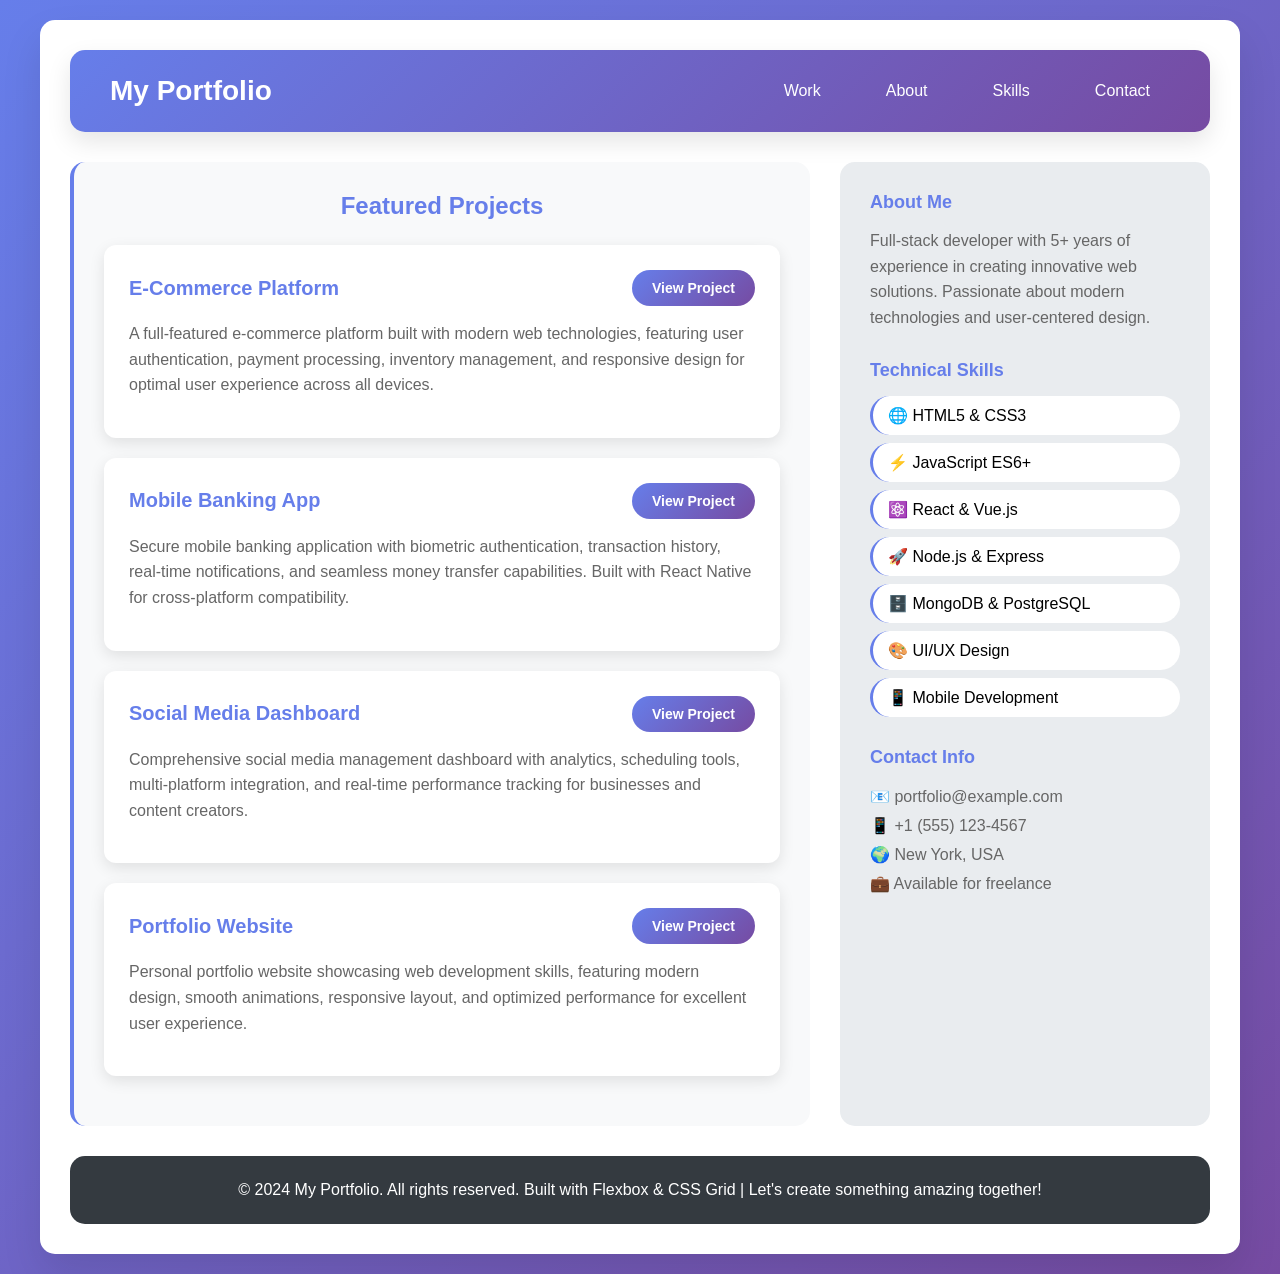
==== index.html @ 807035a4 "Update and rename index4.html to index.html" ====
<!DOCTYPE html>
<html lang="en">
  <head>
    <meta charset="UTF-8" />
    <meta name="viewport" content="width=device-width, initial-scale=1.0" />
    <title>Task 4 - Portfolio Page</title>
    <link rel="stylesheet" href="task4.css" />
  </head>
  <body>
    <div class="container">
      <div class="portfolio-layout">
        <header class="portfolio-header">
          <div class="portfolio-logo">My Portfolio</div>
          <nav>
            <ul class="portfolio-nav">
              <li><a href="#work">Work</a></li>
              <li><a href="#about">About</a></li>
              <li><a href="#skills">Skills</a></li>
              <li><a href="#contact">Contact</a></li>
            </ul>
          </nav>
        </header>
        <main class="projects-area">
          <h2 class="projects-title">Featured Projects</h2>

          <div class="project-card">
            <div class="project-header">
              <h3 class="project-title">E-Commerce Platform</h3>
              <button class="project-btn">View Project</button>
            </div>
            <p class="project-description">
              A full-featured e-commerce platform built with modern web
              technologies, featuring user authentication, payment processing,
              inventory management, and responsive design for optimal user
              experience across all devices.
            </p>
          </div>

          <div class="project-card">
            <div class="project-header">
              <h3 class="project-title">Mobile Banking App</h3>
              <button class="project-btn">View Project</button>
            </div>
            <p class="project-description">
              Secure mobile banking application with biometric authentication,
              transaction history, real-time notifications, and seamless money
              transfer capabilities. Built with React Native for cross-platform
              compatibility.
            </p>
          </div>

          <div class="project-card">
            <div class="project-header">
              <h3 class="project-title">Social Media Dashboard</h3>
              <button class="project-btn">View Project</button>
            </div>
            <p class="project-description">
              Comprehensive social media management dashboard with analytics,
              scheduling tools, multi-platform integration, and real-time
              performance tracking for businesses and content creators.
            </p>
          </div>

          <div class="project-card">
            <div class="project-header">
              <h3 class="project-title">Portfolio Website</h3>
              <button class="project-btn">View Project</button>
            </div>
            <p class="project-description">
              Personal portfolio website showcasing web development skills,
              featuring modern design, smooth animations, responsive layout, and
              optimized performance for excellent user experience.
            </p>
          </div>
        </main>

        <aside class="info-sidebar">
          <div class="sidebar-section">
            <h3 class="sidebar-title">About Me</h3>
            <p style="color: #666; line-height: 1.6">
              Full-stack developer with 5+ years of experience in creating
              innovative web solutions. Passionate about modern technologies and
              user-centered design.
            </p>
          </div>

          <div class="sidebar-section">
            <h3 class="sidebar-title">Technical Skills</h3>
            <ul class="skills-list">
              <li>🌐 HTML5 & CSS3</li>
              <li>⚡ JavaScript ES6+</li>
              <li>⚛️ React & Vue.js</li>
              <li>🚀 Node.js & Express</li>
              <li>🗄️ MongoDB & PostgreSQL</li>
              <li>🎨 UI/UX Design</li>
              <li>📱 Mobile Development</li>
            </ul>
          </div>

          <div class="sidebar-section">
            <h3 class="sidebar-title">Contact Info</h3>
            <p style="color: #666; line-height: 1.8">
              📧 portfolio@example.com<br />
              📱 +1 (555) 123-4567<br />
              🌍 New York, USA<br />
              💼 Available for freelance
            </p>
          </div>
        </aside>

        <footer class="portfolio-footer">
          <p>
            &copy; 2024 My Portfolio. All rights reserved. Built with Flexbox &
            CSS Grid | Let's create something amazing together!
          </p>
        </footer>
      </div>
    </div>
  </body>
</html>
---- task4.css ----
* {
  margin: 0;
  padding: 0;
  box-sizing: border-box;
}
body {
  font-family: "Arial", sans-serif;
  background: linear-gradient(135deg, #667eea 0%, #764ba2 100%);
  min-height: 100vh;
  padding: 20px;
}
.container {
  max-width: 1200px;
  margin: 0 auto;
  background: white;
  border-radius: 15px;
  overflow: hidden;
  box-shadow: 0 20px 40px rgba(0, 0, 0, 0.1);
}
.portfolio-layout {
  display: grid;
  grid-template-areas:
    "portfolio-header portfolio-header"
    "projects info"
    "portfolio-footer portfolio-footer";
  grid-template-columns: 2fr 1fr;
  grid-template-rows: auto 1fr auto;
  gap: 30px;
  padding: 30px;
  min-height: 700px;
}
.portfolio-header {
  grid-area: portfolio-header;
  display: flex;
  justify-content: space-between;
  align-items: center;
  background: linear-gradient(135deg, #667eea, #764ba2);
  color: white;
  padding: 25px 40px;
  border-radius: 15px;
  box-shadow: 0 10px 25px rgba(0, 0, 0, 0.1);
}
.portfolio-logo {
  font-size: 28px;
  font-weight: bold;
}
.portfolio-nav {
  display: flex;
  gap: 25px;
  list-style: none;
}
.portfolio-nav li a {
  color: white;
  text-decoration: none;
  padding: 12px 20px;
  border-radius: 25px;
  transition: all 0.3s ease;
  font-weight: 500;
}
.portfolio-nav li a:hover {
  background: rgba(255, 255, 255, 0.2);
  transform: translateY(-2px);
}
.projects-area {
  grid-area: projects;
  background: #f8f9fa;
  padding: 30px;
  border-radius: 15px;
  border-left: 4px solid #667eea;
}
.projects-title {
  color: #667eea;
  font-size: 24px;
  margin-bottom: 25px;
  text-align: center;
}
.project-card {
  display: flex;
  flex-direction: column;
  background: white;
  padding: 25px;
  margin-bottom: 20px;
  border-radius: 12px;
  box-shadow: 0 5px 15px rgba(0, 0, 0, 0.1);
  transition: all 0.3s ease;
}
.project-card:hover {
  transform: translateX(10px);
  box-shadow: 0 10px 25px rgba(0, 0, 0, 0.15);
}
.project-header {
  display: flex;
  justify-content: space-between;
  align-items: center;
  margin-bottom: 15px;
}
.project-title {
  color: #667eea;
  font-size: 20px;
  font-weight: bold;
}
.project-description {
  color: #666;
  line-height: 1.6;
  flex-grow: 1;
  margin-bottom: 15px;
}
.project-btn {
  background: linear-gradient(135deg, #667eea, #764ba2);
  color: white;
  border: none;
  padding: 10px 20px;
  border-radius: 20px;
  cursor: pointer;
  font-size: 14px;
  font-weight: bold;
  transition: all 0.3s ease;
  align-self: flex-start;
}
.project-btn:hover {
  transform: translateY(-2px);
  box-shadow: 0 5px 15px rgba(102, 126, 234, 0.4);
}
.info-sidebar {
  grid-area: info;
  background: #e9ecef;
  padding: 30px;
  border-radius: 15px;
}
.sidebar-section {
  margin-bottom: 30px;
}
.sidebar-title {
  color: #667eea;
  font-size: 18px;
  margin-bottom: 15px;
  font-weight: bold;
}
.skills-list {
  list-style: none;
}
.skills-list li {
  background: white;
  padding: 10px 15px;
  margin-bottom: 8px;
  border-radius: 20px;
  transition: all 0.3s ease;
  border-left: 3px solid #667eea;
}
.skills-list li:hover {
  background: #667eea;
  color: white;
  transform: translateX(5px);
}
.portfolio-footer {
  grid-area: portfolio-footer;
  background: #343a40;
  color: white;
  padding: 25px;
  border-radius: 15px;
  text-align: center;
  display: flex;
  align-items: center;
  justify-content: center;
}
.code-explanation {
  background: #f8f9fa;
  padding: 20px;
  border-radius: 10px;
  margin-top: 30px;
  color: #666;
}
.code-block {
  background: #343a40;
  color: #f8f9fa;
  padding: 15px;
  border-radius: 5px;
  font-family: "Courier New", monospace;
  margin: 10px 0;
  overflow-x: auto;
  font-size: 14px;
}
@media (max-width: 768px) {
  .portfolio-layout {
    grid-template-areas:
      "portfolio-header"
      "projects"
      "info"
      "portfolio-footer";
    grid-template-columns: 1fr;
    gap: 20px;
    padding: 20px;
  }

  .portfolio-header {
    flex-direction: column;
    gap: 20px;
    text-align: center;
  }

  .portfolio-nav {
    flex-wrap: wrap;
    justify-content: center;
    gap: 15px;
  }

  .project-header {
    flex-direction: column;
    align-items: flex-start;
    gap: 10px;
  }
}
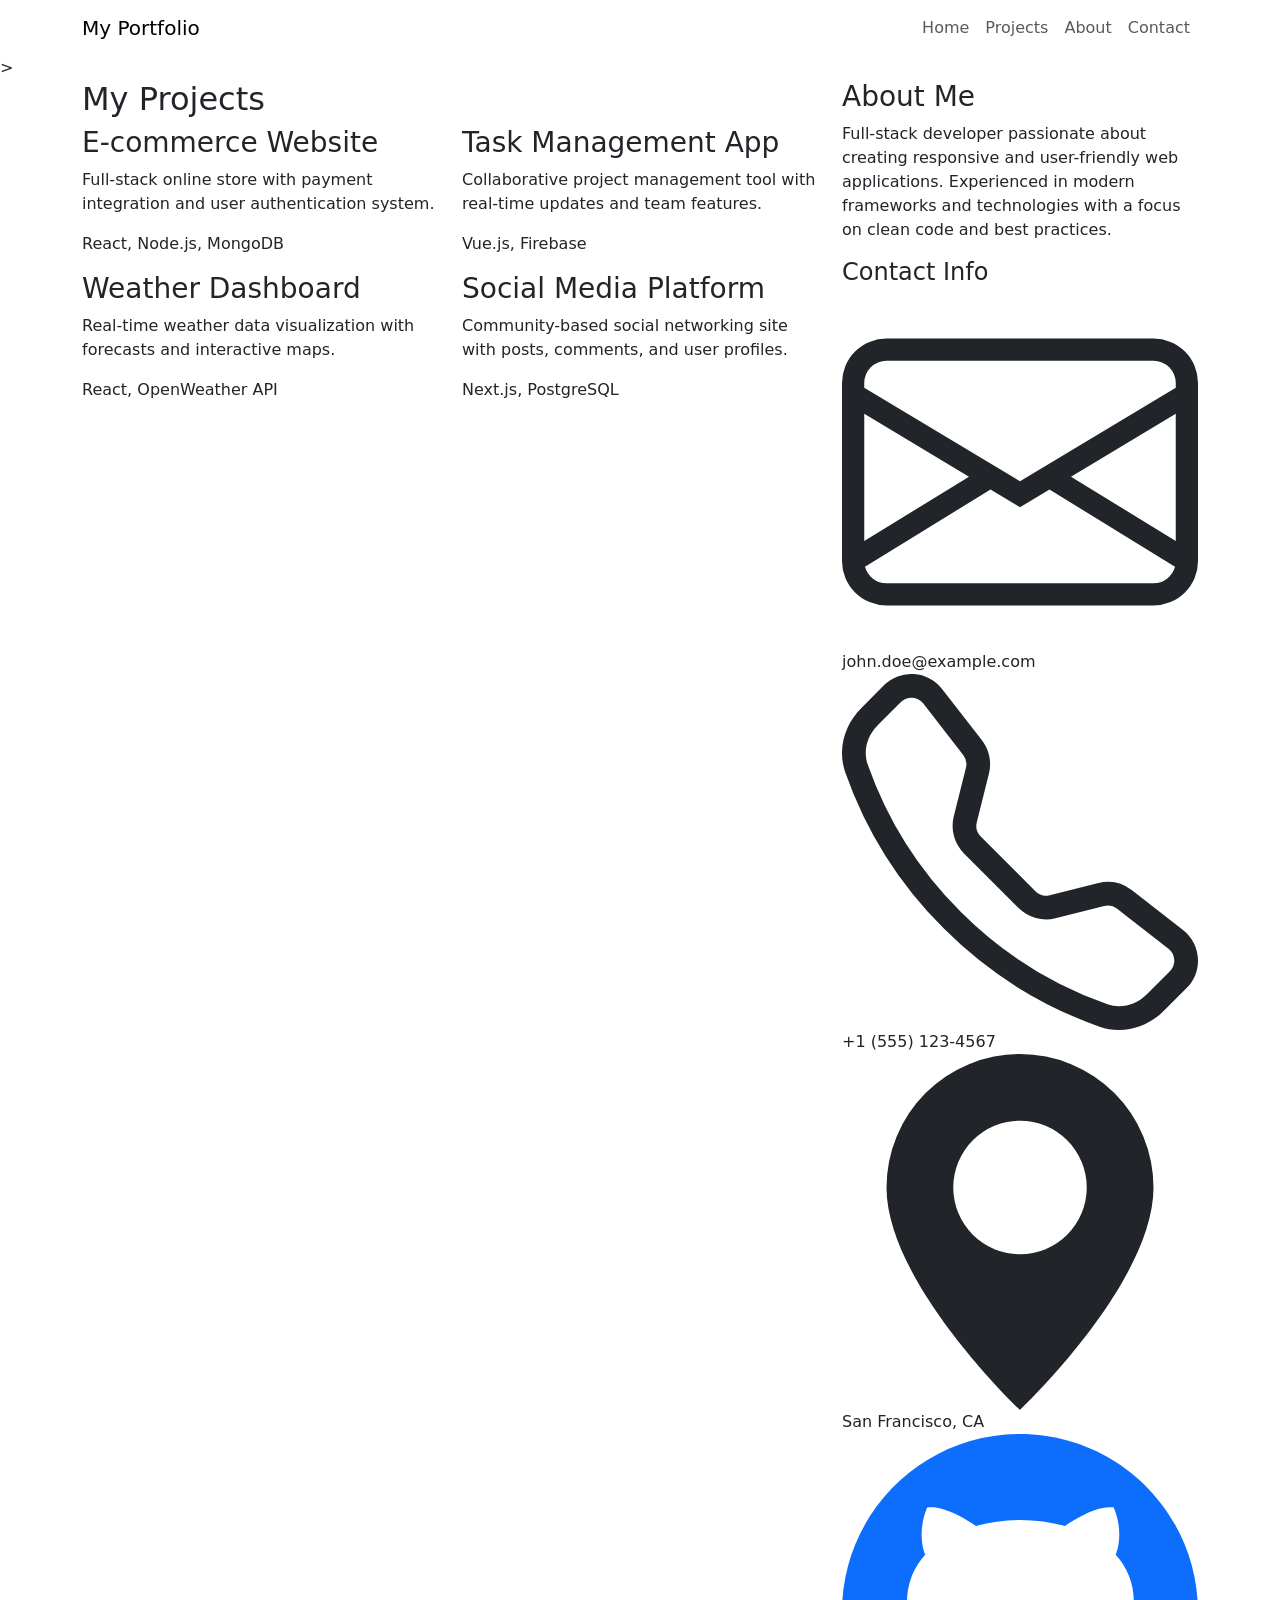
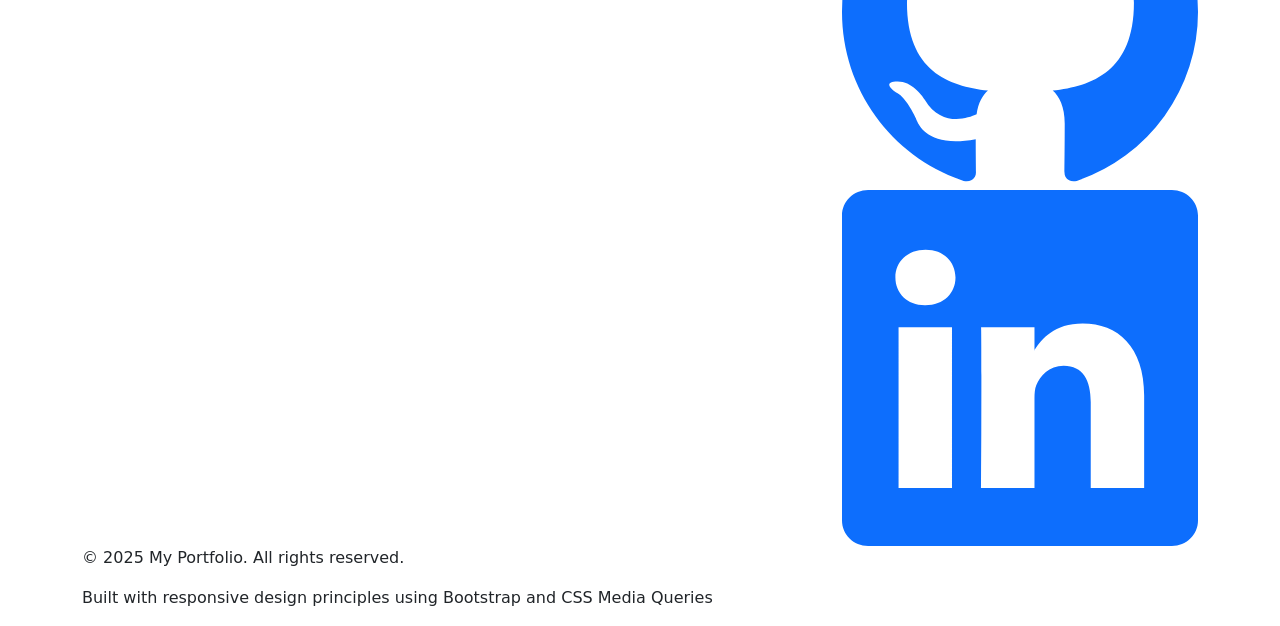
==== commit a853816f: "Update index.html" ====
--- a/index.html
+++ b/index.html
@@ -3,118 +3,178 @@
   <head>
     <meta charset="UTF-8" />
     <meta name="viewport" content="width=device-width, initial-scale=1.0" />
-    <title>Task 4 - Portfolio Page</title>
-    <link rel="stylesheet" href="task4.css" />
+    <title>Task 4 - Responsive Portfolio Page</title>
+    <link
+      href="https://cdn.jsdelivr.net/npm/bootstrap@5.3.0/dist/css/bootstrap.min.css"
+      rel="stylesheet"
+    />
+    <link rel="stylesheet" href="task4_css.css" />
   </head>
   <body>
-    <div class="container">
-      <div class="portfolio-layout">
-        <header class="portfolio-header">
-          <div class="portfolio-logo">My Portfolio</div>
-          <nav>
-            <ul class="portfolio-nav">
-              <li><a href="#work">Work</a></li>
-              <li><a href="#about">About</a></li>
-              <li><a href="#skills">Skills</a></li>
-              <li><a href="#contact">Contact</a></li>
-            </ul>
-          </nav>
-        </header>
-        <main class="projects-area">
-          <h2 class="projects-title">Featured Projects</h2>
-
-          <div class="project-card">
-            <div class="project-header">
-              <h3 class="project-title">E-Commerce Platform</h3>
-              <button class="project-btn">View Project</button>
+    <nav class="navbar navbar-expand-lg">
+      <div class="container">
+        <a class="navbar-brand" href="#">My Portfolio</a>
+        <button
+          class="navbar-toggler"
+          type="button"
+          data-bs-toggle="collapse"
+          data-bs-target="#portfolioNav"
+        >
+          <span class="navbar-toggler-icon"></span>
+        </button>
+        <div class="collapse navbar-collapse" id="portfolioNav">
+          <ul class="navbar-nav ms-auto">
+            <li class="nav-item"><a class="nav-link" href="#home">Home</a></li>
+            <li class="nav-item">
+              <a class="nav-link" href="#projects">Projects</a>
+            </li>
+            <li class="nav-item">
+              <a class="nav-link" href="#about">About</a>
+            </li>
+            <li class="nav-item">
+              <a class="nav-link" href="#contact">Contact</a>
+            </li>
+          </ul>
+        </div>
+      </div>
+    </nav>
+    >
+    <div class="main-section">
+      <div class="container">
+        <div class="row">
+          <div class="col-12 col-lg-8">
+            <div class="projects-section">
+              <h2>My Projects</h2>
+              <div class="row">
+                <div class="col-12 col-md-6">
+                  <div class="project-card">
+                    <h3>E-commerce Website</h3>
+                    <p>
+                      Full-stack online store with payment integration and user
+                      authentication system.
+                    </p>
+                    <p class="tech-stack">React, Node.js, MongoDB</p>
+                  </div>
+                </div>
+                <div class="col-12 col-md-6">
+                  <div class="project-card">
+                    <h3>Task Management App</h3>
+                    <p>
+                      Collaborative project management tool with real-time
+                      updates and team features.
+                    </p>
+                    <p class="tech-stack">Vue.js, Firebase</p>
+                  </div>
+                </div>
+                <div class="col-12 col-md-6">
+                  <div class="project-card">
+                    <h3>Weather Dashboard</h3>
+                    <p>
+                      Real-time weather data visualization with forecasts and
+                      interactive maps.
+                    </p>
+                    <p class="tech-stack">React, OpenWeather API</p>
+                  </div>
+                </div>
+                <div class="col-12 col-md-6">
+                  <div class="project-card">
+                    <h3>Social Media Platform</h3>
+                    <p>
+                      Community-based social networking site with posts,
+                      comments, and user profiles.
+                    </p>
+                    <p class="tech-stack">Next.js, PostgreSQL</p>
+                  </div>
+                </div>
+              </div>
             </div>
-            <p class="project-description">
-              A full-featured e-commerce platform built with modern web
-              technologies, featuring user authentication, payment processing,
-              inventory management, and responsive design for optimal user
-              experience across all devices.
-            </p>
           </div>
-
-          <div class="project-card">
-            <div class="project-header">
-              <h3 class="project-title">Mobile Banking App</h3>
-              <button class="project-btn">View Project</button>
+          <div class="col-12 col-lg-4">
+            <div class="sidebar">
+              <h3>About Me</h3>
+              <p>
+                Full-stack developer passionate about creating responsive and
+                user-friendly web applications. Experienced in modern frameworks
+                and technologies with a focus on clean code and best practices.
+              </p>
+              <h4>Contact Info</h4>
+              <div class="contact-item">
+                <svg
+                  class="contact-icon"
+                  fill="currentColor"
+                  viewBox="0 0 16 16"
+                >
+                  <path
+                    d="M0 4a2 2 0 0 1 2-2h12a2 2 0 0 1 2 2v8a2 2 0 0 1-2 2H2a2 2 0 0 1-2-2V4Zm2-1a1 1 0 0 0-1 1v.217l7 4.2 7-4.2V4a1 1 0 0 0-1-1H2Zm13 2.383-4.708 2.825L15 11.105V5.383Zm-.034 6.876-5.64-3.471L8 9.583l-1.326-.795-5.64 3.47A1 1 0 0 0 2 13h12a1 1 0 0 0 .966-.741ZM1 11.105l4.708-2.897L1 5.383v5.722Z"
+                  />
+                </svg>
+                <span>john.doe@example.com</span>
+              </div>
+              <div class="contact-item">
+                <svg
+                  class="contact-icon"
+                  fill="currentColor"
+                  viewBox="0 0 16 16"
+                >
+                  <path
+                    d="M3.654 1.328a.678.678 0 0 0-1.015-.063L1.605 2.3c-.483.484-.661 1.169-.45 1.77a17.568 17.568 0 0 0 4.168 6.608 17.569 17.569 0 0 0 6.608 4.168c.601.211 1.286.033 1.77-.45l1.034-1.034a.678.678 0 0 0-.063-1.015l-2.307-1.794a.678.678 0 0 0-.58-.122l-2.19.547a1.745 1.745 0 0 1-1.657-.459L5.482 8.062a1.745 1.745 0 0 1-.46-1.657l.548-2.19a.678.678 0 0 0-.122-.58L3.654 1.328zM1.884.511a1.745 1.745 0 0 1 2.612.163L6.29 2.98c.329.423.445.974.315 1.494l-.547 2.19a.678.678 0 0 0 .178.643l2.457 2.457a.678.678 0 0 0 .644.178l2.189-.547a1.745 1.745 0 0 1 1.494.315l2.306 1.794c.829.645.905 1.87.163 2.611l-1.034 1.034c-.74.74-1.846 1.065-2.877.702a18.634 18.634 0 0 1-7.01-4.42 18.634 18.634 0 0 1-4.42-7.009c-.362-1.03-.037-2.137.703-2.877L1.885.511z"
+                  />
+                </svg>
+                <span>+1 (555) 123-4567</span>
+              </div>
+              <div class="contact-item">
+                <svg
+                  class="contact-icon"
+                  fill="currentColor"
+                  viewBox="0 0 16 16"
+                >
+                  <path
+                    d="M8 16s6-5.686 6-10A6 6 0 0 0 2 6c0 4.314 6 10 6 10zm0-7a3 3 0 1 1 0-6 3 3 0 0 1 0 6z"
+                  />
+                </svg>
+                <span>San Francisco, CA</span>
+              </div>
+              <div class="social-links">
+                <a href="https://github.com/dzhangazy" title="GitHub">
+                  <svg
+                    class="social-icon"
+                    fill="currentColor"
+                    viewBox="0 0 16 16"
+                  >
+                    <path
+                      d="M8 0C3.58 0 0 3.58 0 8c0 3.54 2.29 6.53 5.47 7.59.4.07.55-.17.55-.38 0-.19-.01-.82-.01-1.49-2.01.37-2.53-.49-2.69-.94-.09-.23-.48-.94-.82-1.13-.28-.15-.68-.52-.01-.53.63-.01 1.08.58 1.23.82.72 1.21 1.87.87 2.33.66.07-.52.28-.87.51-1.07-1.78-.2-3.64-.89-3.64-3.95 0-.87.31-1.59.82-2.15-.08-.2-.36-1.02.08-2.12 0 0 .67-.21 2.2.82.64-.18 1.32-.27 2-.27.68 0 1.36.09 2 .27 1.53-1.04 2.2-.82 2.2-.82.44 1.1.16 1.92.08 2.12.51.56.82 1.27.82 2.15 0 3.07-1.87 3.75-3.65 3.95.29.25.54.73.54 1.48 0 1.07-.01 1.93-.01 2.2 0 .21.15.46.55.38A8.012 8.012 0 0 0 16 8c0-4.42-3.58-8-8-8z"
+                    />
+                  </svg>
+                </a>
+                <a
+                  href="https://www.linkedin.com/in/bakytzhan-jangazy-50b337372/"
+                  title="LinkedIn"
+                >
+                  <svg
+                    class="social-icon"
+                    fill="currentColor"
+                    viewBox="0 0 16 16"
+                  >
+                    <path
+                      d="M0 1.146C0 .513.526 0 1.175 0h13.65C15.474 0 16 .513 16 1.146v13.708c0 .633-.526 1.146-1.175 1.146H1.175C.526 16 0 15.487 0 14.854V1.146zm4.943 12.248V6.169H2.542v7.225h2.401zm-1.2-8.212c.837 0 1.358-.554 1.358-1.248-.015-.709-.52-1.248-1.342-1.248-.822 0-1.359.54-1.359 1.248 0 .694.521 1.248 1.327 1.248h.016zm4.908 8.212V9.359c0-.216.016-.432.08-.586.173-.431.568-.878 1.232-.878.869 0 1.216.662 1.216 1.634v3.865h2.401V9.25c0-2.22-1.184-3.252-2.764-3.252-1.274 0-1.845.7-2.165 1.193v.025h-.016a5.54 5.54 0 0 1 .016-.025V6.169h-2.4c.03.678 0 7.225 0 7.225h2.4z"
+                    />
+                  </svg>
+                </a>
+              </div>
             </div>
-            <p class="project-description">
-              Secure mobile banking application with biometric authentication,
-              transaction history, real-time notifications, and seamless money
-              transfer capabilities. Built with React Native for cross-platform
-              compatibility.
-            </p>
           </div>
-
-          <div class="project-card">
-            <div class="project-header">
-              <h3 class="project-title">Social Media Dashboard</h3>
-              <button class="project-btn">View Project</button>
-            </div>
-            <p class="project-description">
-              Comprehensive social media management dashboard with analytics,
-              scheduling tools, multi-platform integration, and real-time
-              performance tracking for businesses and content creators.
-            </p>
-          </div>
-
-          <div class="project-card">
-            <div class="project-header">
-              <h3 class="project-title">Portfolio Website</h3>
-              <button class="project-btn">View Project</button>
-            </div>
-            <p class="project-description">
-              Personal portfolio website showcasing web development skills,
-              featuring modern design, smooth animations, responsive layout, and
-              optimized performance for excellent user experience.
-            </p>
-          </div>
-        </main>
-
-        <aside class="info-sidebar">
-          <div class="sidebar-section">
-            <h3 class="sidebar-title">About Me</h3>
-            <p style="color: #666; line-height: 1.6">
-              Full-stack developer with 5+ years of experience in creating
-              innovative web solutions. Passionate about modern technologies and
-              user-centered design.
-            </p>
-          </div>
-
-          <div class="sidebar-section">
-            <h3 class="sidebar-title">Technical Skills</h3>
-            <ul class="skills-list">
-              <li>🌐 HTML5 & CSS3</li>
-              <li>⚡ JavaScript ES6+</li>
-              <li>⚛️ React & Vue.js</li>
-              <li>🚀 Node.js & Express</li>
-              <li>🗄️ MongoDB & PostgreSQL</li>
-              <li>🎨 UI/UX Design</li>
-              <li>📱 Mobile Development</li>
-            </ul>
-          </div>
-
-          <div class="sidebar-section">
-            <h3 class="sidebar-title">Contact Info</h3>
-            <p style="color: #666; line-height: 1.8">
-              📧 portfolio@example.com<br />
-              📱 +1 (555) 123-4567<br />
-              🌍 New York, USA<br />
-              💼 Available for freelance
-            </p>
-          </div>
-        </aside>
-
-        <footer class="portfolio-footer">
-          <p>
-            &copy; 2024 My Portfolio. All rights reserved. Built with Flexbox &
-            CSS Grid | Let's create something amazing together!
-          </p>
-        </footer>
+        </div>
       </div>
     </div>
+    <footer>
+      <div class="container">
+        <p>&copy; 2025 My Portfolio. All rights reserved.</p>
+        <p class="footer-secondary">
+          Built with responsive design principles using Bootstrap and CSS Media
+          Queries
+        </p>
+      </div>
+    </footer>
+    <script src="https://cdn.jsdelivr.net/npm/bootstrap@5.3.0/dist/js/bootstrap.bundle.min.js"></script>
   </body>
 </html>
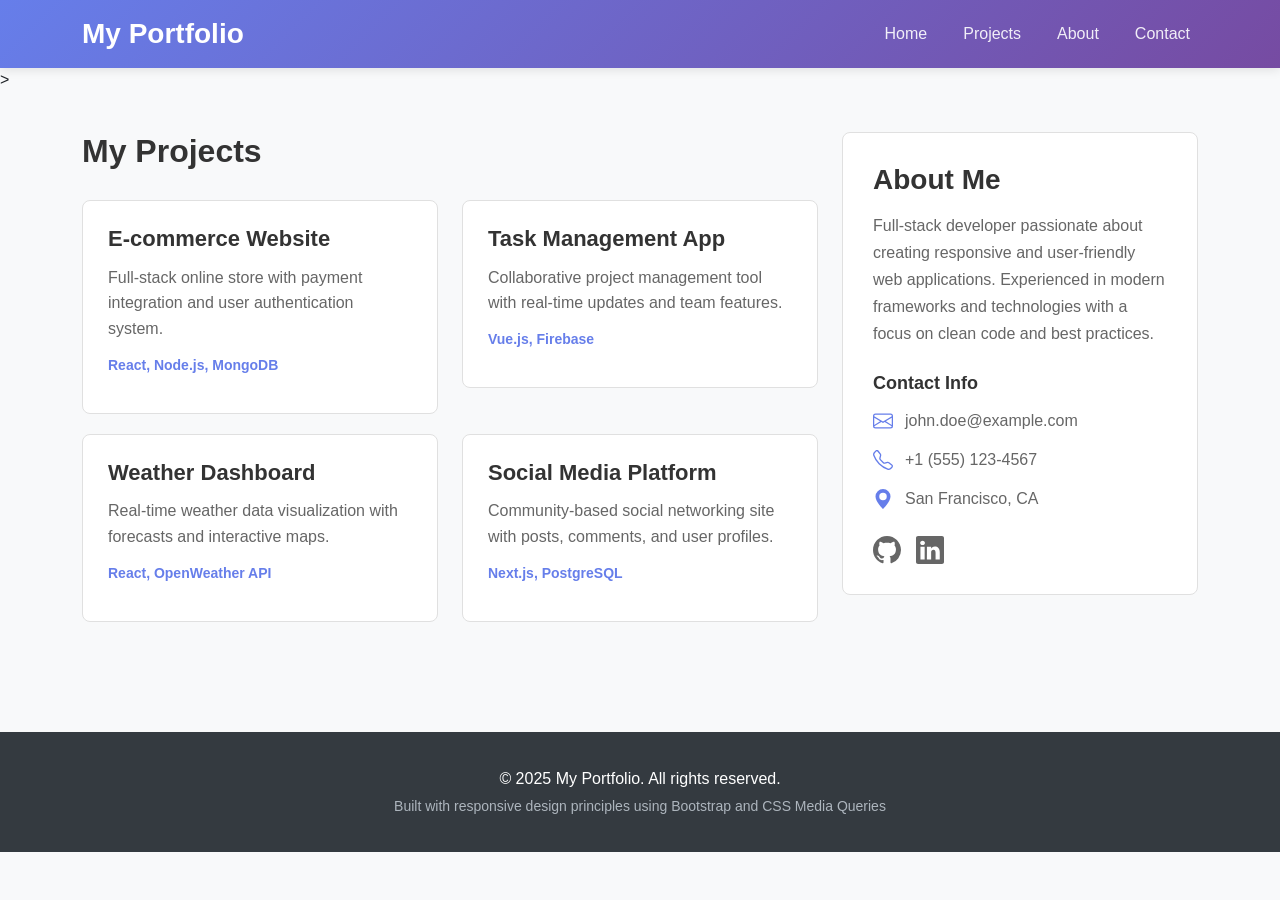
==== commit 062b2b41: "Update index.html" ====
--- a/index.html
+++ b/index.html
@@ -8,7 +8,7 @@
       href="https://cdn.jsdelivr.net/npm/bootstrap@5.3.0/dist/css/bootstrap.min.css"
       rel="stylesheet"
     />
-    <link rel="stylesheet" href="task4_css.css" />
+    <link rel="stylesheet" href="task4.css" />
   </head>
   <body>
     <nav class="navbar navbar-expand-lg">
@@ -178,3 +178,4 @@
     <script src="https://cdn.jsdelivr.net/npm/bootstrap@5.3.0/dist/js/bootstrap.bundle.min.js"></script>
   </body>
 </html>
+
--- a/task4.css
+++ b/task4.css
@@ -0,0 +1,196 @@
+* {
+  margin: 0;
+  padding: 0;
+  box-sizing: border-box;
+}
+
+body {
+  font-family: "Segoe UI", Tahoma, Geneva, Verdana, sans-serif;
+  background-color: #f8f9fa;
+}
+
+.navbar {
+  background: linear-gradient(135deg, #667eea 0%, #764ba2 100%);
+  box-shadow: 0 2px 10px rgba(0, 0, 0, 0.1);
+}
+
+.navbar-brand {
+  font-size: 28px;
+  font-weight: bold;
+  color: white !important;
+}
+
+.navbar-nav .nav-link {
+  color: rgba(255, 255, 255, 0.9) !important;
+  margin-left: 20px;
+  font-size: 16px;
+  transition: color 0.3s;
+}
+
+.navbar-nav .nav-link:hover {
+  color: white !important;
+}
+
+.navbar-toggler {
+  border-color: rgba(255, 255, 255, 0.5);
+}
+
+.navbar-toggler-icon {
+  background-image: url("data:image/svg+xml,%3csvg xmlns='http://www.w3.org/2000/svg' viewBox='0 0 30 30'%3e%3cpath stroke='rgba(255, 255, 255, 0.9)' stroke-linecap='round' stroke-miterlimit='10' stroke-width='2' d='M4 7h22M4 15h22M4 23h22'/%3e%3c/svg%3e");
+}
+
+.main-section {
+  padding: 40px 0;
+}
+
+.projects-section h2 {
+  color: #333;
+  margin-bottom: 30px;
+  font-weight: bold;
+}
+
+.project-card {
+  background-color: white;
+  border: 1px solid #e0e0e0;
+  border-radius: 8px;
+  padding: 25px;
+  margin-bottom: 20px;
+  transition: box-shadow 0.3s, transform 0.3s;
+}
+
+.project-card:hover {
+  box-shadow: 0 5px 15px rgba(0, 0, 0, 0.1);
+  transform: translateY(-5px);
+}
+
+.project-card h3 {
+  color: #333;
+  font-size: 20px;
+  margin-bottom: 12px;
+  font-weight: 600;
+}
+
+.project-card p {
+  color: #666;
+  margin-bottom: 12px;
+  line-height: 1.6;
+}
+
+.project-card .tech-stack {
+  color: #667eea;
+  font-weight: 600;
+  font-size: 14px;
+}
+.sidebar {
+  background-color: white;
+  border: 1px solid #e0e0e0;
+  border-radius: 8px;
+  padding: 30px;
+  position: sticky;
+  top: 20px;
+}
+
+.sidebar h3 {
+  color: #333;
+  margin-bottom: 15px;
+  font-weight: bold;
+}
+
+.sidebar h4 {
+  color: #333;
+  margin-top: 25px;
+  margin-bottom: 15px;
+  font-size: 18px;
+  font-weight: 600;
+}
+
+.sidebar p {
+  color: #666;
+  line-height: 1.7;
+  margin-bottom: 20px;
+}
+
+.contact-item {
+  display: flex;
+  align-items: center;
+  margin-bottom: 15px;
+  color: #666;
+}
+
+.contact-icon {
+  margin-right: 12px;
+  color: #667eea;
+  flex-shrink: 0;
+  width: 20px;
+  height: 20px;
+}
+
+.social-links {
+  margin-top: 25px;
+  display: flex;
+  gap: 15px;
+}
+
+.social-links a {
+  color: #666;
+  transition: color 0.3s;
+  text-decoration: none;
+}
+
+.social-links a:hover {
+  color: #667eea;
+}
+
+.social-icon {
+  width: 28px;
+  height: 28px;
+}
+
+footer {
+  background-color: #343a40;
+  color: white;
+  text-align: center;
+  padding: 30px 0;
+  margin-top: 50px;
+}
+
+footer p {
+  margin: 5px 0;
+}
+
+.footer-secondary {
+  color: #adb5bd;
+  font-size: 14px;
+}
+
+h2 {
+  font-size: 24px;
+}
+
+@media (min-width: 768px) {
+  h2 {
+    font-size: 28px;
+  }
+
+  .project-card h3 {
+    font-size: 22px;
+  }
+}
+
+@media (min-width: 1024px) {
+  h2 {
+    font-size: 32px;
+  }
+
+  .sidebar {
+    margin-bottom: 0;
+  }
+}
+
+@media (max-width: 991px) {
+  .sidebar {
+    margin-top: 30px;
+    position: relative;
+    top: 0;
+  }
+}
